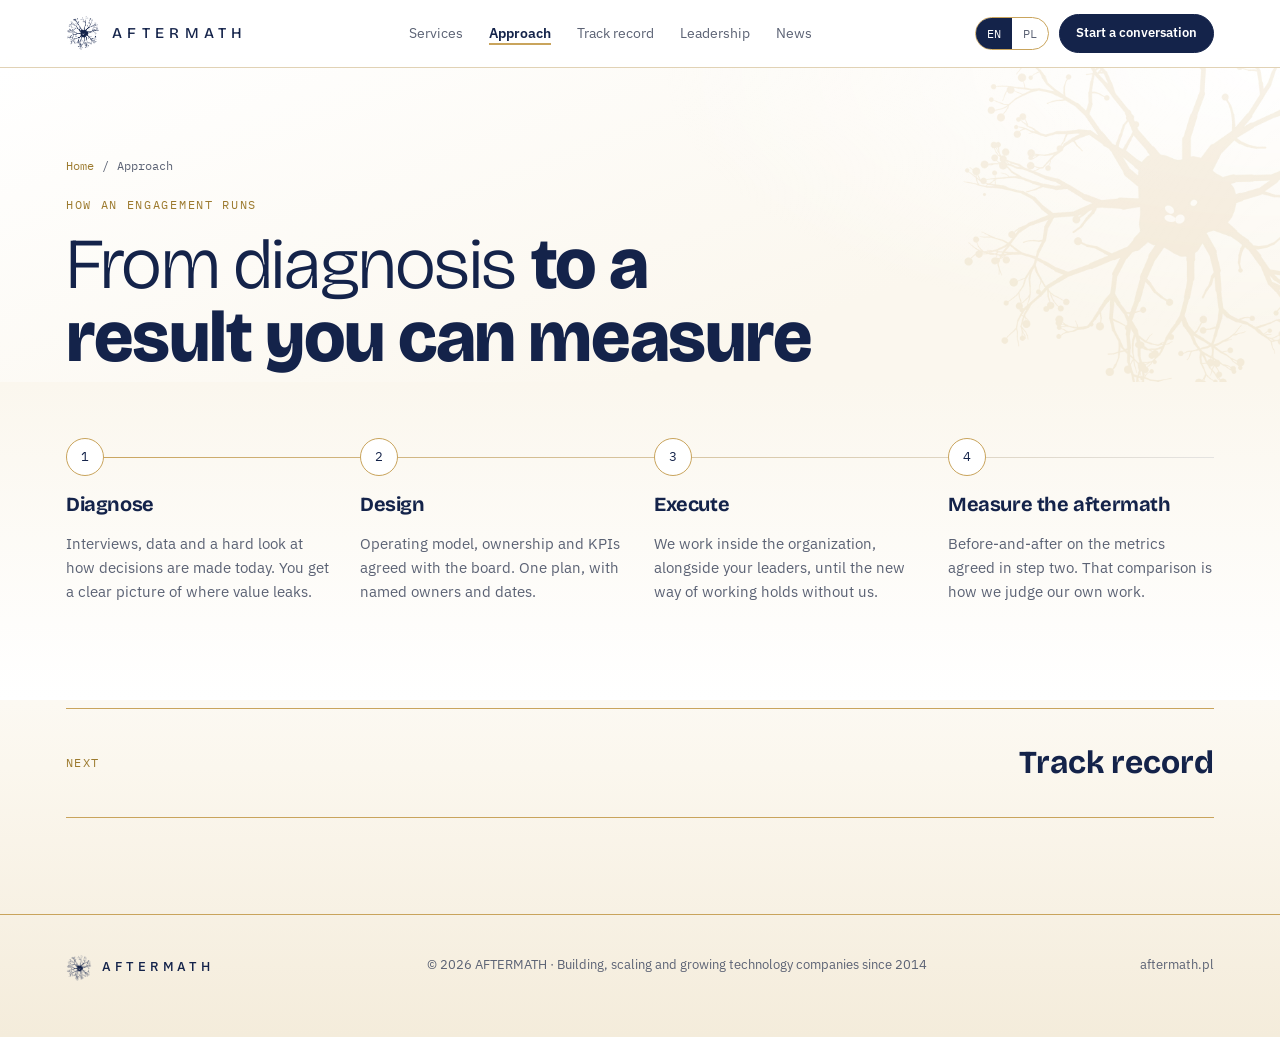
==== public/approach/index.html @ 1d28962b "Initial commit" ====
<!doctype html>
<html lang="en">
<head>
<meta charset="utf-8">
<meta name="viewport" content="width=device-width,initial-scale=1,viewport-fit=cover">
<title>Approach · AFTERMATH</title>
<meta name="description" content="How an AFTERMATH engagement runs: diagnose, design, execute and measure the aftermath.">
<link rel="canonical" href="https://aftermath.pl/approach/">
<meta name="theme-color" content="#FBF7EE">
<link rel="icon" href="../favicon-64.png" type="image/png">
<link rel="apple-touch-icon" href="../apple-touch-icon.png">
<meta property="og:type" content="website">
<meta property="og:url" content="https://aftermath.pl/approach/">
<meta property="og:title" content="Approach · AFTERMATH">
<meta property="og:description" content="How an AFTERMATH engagement runs: diagnose, design, execute and measure the aftermath.">
<meta property="og:image" content="https://aftermath.pl/og-image.jpg">
<meta property="og:image:width" content="1200"><meta property="og:image:height" content="630">
<meta name="twitter:card" content="summary_large_image">
<link rel="preconnect" href="https://fonts.googleapis.com">
<link rel="preconnect" href="https://fonts.gstatic.com" crossorigin>
<link rel="stylesheet" href="https://fonts.googleapis.com/css2?family=Bricolage+Grotesque:opsz,wght@12..96,300;12..96,500;12..96,700;12..96,800&family=IBM+Plex+Sans:wght@400;500;600&family=IBM+Plex+Mono:wght@400;500&display=swap">
<script type="application/ld+json">{"@context":"https://schema.org","@type":"ProfessionalService","name":"AFTERMATH","url":"https://aftermath.pl/","foundingDate":"2014","description":"AFTERMATH builds, scales and grows technology companies. Management as a Service, IT and product consulting, negotiations and leadership training.","founder":{"@type":"Person","name":"Adam Bugaj","sameAs":"https://www.linkedin.com/in/adambugaj"},"areaServed":["Europe","Middle East","Asia-Pacific","North America"]}</script>
<link rel="stylesheet" href="../assets/site.css">
</head>
<body data-base="../">
<header class="nav">
  <div class="wrap">
    <a class="logo" href="../" aria-label="AFTERMATH home"><img src="../img/znak-granat-128.png" alt="" width="34" height="34">AFTERMATH</a>
    <nav class="links" aria-label="Main">
      <a href="../services/" data-i18n="nav.services">Services</a>
      <a href="../approach/" data-i18n="nav.approach" class="on" aria-current="page">Approach</a>
      <a href="../track-record/" data-i18n="nav.record">Track record</a>
      <a href="../leadership/" data-i18n="nav.leader">Leadership</a>
      <a href="../news/" data-i18n="nav.news">News</a>
      <a class="m-only" href="../contact/" data-i18n="nav.contact">Contact</a>
    </nav>
    <div class="tools">
      <div class="lang" role="group" aria-label="Language">
        <button type="button" data-lang="en" aria-pressed="true">EN</button>
        <button type="button" data-lang="pl" aria-pressed="false">PL</button>
      </div>
      <a class="btn solid sm" href="../contact/" data-i18n="nav.cta">Start a conversation</a>
      <button class="menu-btn" type="button" aria-expanded="false" data-i18n="nav.menu">Menu</button>
    </div>
  </div>
</header>
<main>
  <section class="page-head">
    <div class="wrap">
      <div class="sec-head">
        <p class="crumbs"><a href="../" data-i18n="crumb.home">Home</a><span>/</span><span data-i18n="nav.approach">Approach</span></p>
        <p class="eyebrow" data-i18n="app.eyebrow">How an engagement runs</p>
        <h1 data-i18n="app.h2">From diagnosis <b>to a result you can measure</b></h1>
      </div>
    </div>
  </section>
  <div class="page-body"><section id="approach" class="alt">
    <div class="wrap">
            <div class="steps">
        <div class="step"><span class="n">1</span><h3 data-i18n="app.1.h">Diagnose</h3><p data-i18n="app.1.p">Interviews, data and a hard look at how decisions are made today. You get a clear picture of where value leaks.</p></div>
        <div class="step"><span class="n">2</span><h3 data-i18n="app.2.h">Design</h3><p data-i18n="app.2.p">Operating model, ownership and KPIs agreed with the board. One plan, with named owners and dates.</p></div>
        <div class="step"><span class="n">3</span><h3 data-i18n="app.3.h">Execute</h3><p data-i18n="app.3.p">We work inside the organization, alongside your leaders, until the new way of working holds without us.</p></div>
        <div class="step"><span class="n">4</span><h3 data-i18n="app.4.h">Measure the aftermath</h3><p data-i18n="app.4.p">Before-and-after on the metrics agreed in step two. That comparison is how we judge our own work.</p></div>
      </div>
    </div>
  </section></div>
  <div class="wrap"><div class="next"><span data-i18n="next.l">Next</span><a href="../track-record/" data-i18n="nav.record">Track record →</a></div></div>
</main>
<footer>
  <div class="wrap">
    <span class="f-logo"><img src="../img/znak-granat-128.png" alt="" width="26" height="26">AFTERMATH</span>
    <span>© <span id="yr">2026</span> AFTERMATH · <span data-i18n="ft.tag">Building, scaling and growing technology companies since 2014</span></span>
    <span>aftermath.pl</span>
  </div>
</footer>
<div class="toast" id="toast" role="status" aria-live="polite"></div>
<script src="../assets/site.js"></script>
</body>
</html>
---- public/assets/site.css ----
/* Layout: ivory & white editorial site with navy and gold accents. Hero = thesis + "aftermath ledger"; then services, engagement, record, leader, principles, news, contact. */
:root{
  --ivory:#FBF7EE; --ivory-2:#F4ECDB; --white:#FFFFFF;
  --navy:#14234A; --navy-2:#1E3263;
  --bg:#FBF7EE; --bg-2:#F4ECDB; --panel:#FFFFFF;
  --line:rgba(176,138,62,.38); --line-soft:rgba(20,35,74,.10);
  --fg:#14234A; --muted:#5B6274; --gold:#9C7A2E; --gold-2:#C9A45C; --gold-ink:#FFFFFF; --up:#2E7D57;
  --f-display:"Bricolage Grotesque","Avenir Next","Segoe UI",system-ui,sans-serif;
  --f-body:"IBM Plex Sans","Helvetica Neue",Arial,sans-serif;
  --f-mono:"IBM Plex Mono",ui-monospace,"SFMono-Regular",Menlo,monospace;
  --maxw:1180px;
  color-scheme:light;
}

*{box-sizing:border-box}
html{scroll-behavior:smooth}
@media (prefers-reduced-motion: reduce){html{scroll-behavior:auto}*{animation:none!important;transition:none!important}}
body{background:var(--bg);color:var(--fg);font-family:var(--f-body);font-size:16px;line-height:1.6;-webkit-font-smoothing:antialiased}
body::before{content:"";position:fixed;inset:0 0 auto;height:env(safe-area-inset-top,0px);z-index:60;background:var(--bg)}
a{color:inherit}
.wrap{max-width:var(--maxw);margin:0 auto;padding-left:max(16px,env(safe-area-inset-left,0px));padding-right:max(16px,env(safe-area-inset-right,0px))}
h1,h2,h3{font-family:var(--f-display);text-wrap:balance;margin:0;letter-spacing:-.02em}
p{margin:0}
.eyebrow{font-family:var(--f-mono);font-size:12px;letter-spacing:.14em;text-transform:uppercase;color:var(--gold)}
.lede{color:var(--muted);max-width:62ch;font-size:17px}
section{padding-block:96px}
.sec-head{display:grid;gap:14px;margin-bottom:48px;max-width:760px}
.sec-head h2{font-size:clamp(32px,4.4vw,52px);font-weight:300;line-height:1.05}
.sec-head h2 b{font-weight:800}
:focus-visible{outline:2px solid var(--gold);outline-offset:3px;border-radius:4px}

/* nav */
.nav{position:sticky;top:env(safe-area-inset-top,0px);z-index:50;background:color-mix(in srgb,var(--bg) 86%,transparent);backdrop-filter:blur(12px);border-bottom:1px solid var(--line-soft)}
.nav .wrap{display:flex;align-items:center;justify-content:space-between;gap:16px;padding-block:14px}
.logo{font-family:var(--f-display);font-weight:800;letter-spacing:.18em;font-size:17px;text-decoration:none;display:flex;align-items:center;gap:10px}
.links{display:flex;gap:26px;font-size:14px}
.links a{text-decoration:none;color:var(--muted);transition:color .2s}
.links a:hover,.links a.on{color:var(--fg)}
.tools{display:flex;gap:10px;align-items:center}
.lang{display:flex;border:1px solid var(--line);border-radius:999px;overflow:hidden;font-family:var(--f-mono);font-size:12px}
.lang button{background:none;border:0;color:var(--muted);padding:6px 11px;cursor:pointer;font:inherit}
.lang button[aria-pressed="true"]{background:var(--gold);color:var(--gold-ink)}
.btn{display:inline-flex;align-items:center;gap:10px;font-weight:600;font-size:15px;text-decoration:none;padding:13px 22px;border-radius:999px;border:1px solid var(--gold);cursor:pointer;transition:transform .2s,background .2s,color .2s}
.btn.solid{background:var(--gold);color:var(--gold-ink)}
.btn.ghost{background:transparent;color:var(--fg);border-color:var(--line)}
.btn:hover{transform:translateY(-1px)}
.btn.sm{padding:8px 16px;font-size:13px}
@media (max-width:900px){.links{display:none}.nav .btn.sm{display:none}}

/* hero */
.hero{padding-block:84px 72px;position:relative;overflow:hidden}
.hero::before{content:"";position:absolute;inset:-20% -10% auto auto;width:720px;height:720px;background:radial-gradient(closest-side,color-mix(in srgb,var(--gold) 16%,transparent),transparent);pointer-events:none}
.hero-grid{display:grid;grid-template-columns:1.25fr .95fr;gap:56px;align-items:end;position:relative}
.hero h1{font-size:clamp(44px,7vw,96px);line-height:.96;font-weight:300;margin-top:22px}
.hero h1 b{font-weight:800;display:block}
.hero h1 em{font-style:normal;color:var(--gold)}
.hero .lede{margin-top:28px}
.cta-row{display:flex;flex-wrap:wrap;gap:12px;margin-top:34px}
.ledger{background:var(--panel);border:1px solid var(--line);border-radius:18px;padding:24px 24px 18px;min-width:0}
.ledger-h{display:flex;justify-content:space-between;align-items:baseline;gap:12px;border-bottom:1px solid var(--line-soft);padding-bottom:12px;margin-bottom:6px}
.ledger-h span:last-child{font-family:var(--f-mono);font-size:11px;color:var(--muted)}
.row{display:grid;grid-template-columns:1fr auto;gap:4px 14px;padding:13px 0;border-bottom:1px dashed var(--line-soft)}
.row:last-of-type{border-bottom:0}
.row .k{font-size:14px;color:var(--muted)}
.row .v{font-family:var(--f-mono);font-variant-numeric:tabular-nums;font-size:15px;text-align:right;white-space:nowrap}
.row .v s{color:var(--muted);text-decoration:none}
.row .v b{color:var(--up);font-weight:500}
.row .src{grid-column:1/-1;font-family:var(--f-mono);font-size:11px;color:var(--muted);opacity:.75}
.ledger-f{font-size:12px;color:var(--muted);margin-top:10px}
@media (max-width:900px){.hero-grid{grid-template-columns:1fr}}

.stats{display:grid;grid-template-columns:repeat(4,1fr);border-top:1px solid var(--line);border-bottom:1px solid var(--line);margin-top:72px}
.stat{padding:26px 22px;border-left:1px solid var(--line-soft)}
.stat:first-child{border-left:0;padding-left:0}
.stat strong{font-family:var(--f-display);font-weight:800;font-size:clamp(30px,3.6vw,44px);display:block;line-height:1;font-variant-numeric:tabular-nums}
.stat strong sup{color:var(--gold);font-size:.5em;vertical-align:.7em}
.stat span{display:block;margin-top:10px;font-size:13px;color:var(--muted);max-width:22ch}
@media (max-width:720px){.stats{grid-template-columns:1fr 1fr}.stat{border-left:0;padding-left:0;border-top:1px solid var(--line-soft)}.stat:nth-child(-n+2){border-top:0}}

/* services */
.svc-grid{display:grid;grid-template-columns:repeat(3,1fr);gap:1px;background:var(--line-soft);border:1px solid var(--line-soft);border-radius:18px;overflow:hidden}
.svc{background:var(--bg);padding:32px 28px 30px;display:grid;gap:12px;align-content:start;min-width:0;transition:background .25s}
.svc:hover{background:var(--panel)}
.svc .tag{font-family:var(--f-mono);font-size:11px;color:var(--gold);letter-spacing:.1em;text-transform:uppercase}
.svc h3{font-size:22px;font-weight:700;line-height:1.15}
.svc p{color:var(--muted);font-size:15px}
.svc ul{margin:4px 0 0;padding:0;list-style:none;display:grid;gap:6px;font-size:14px}
.svc li{padding-left:16px;position:relative}
.svc li::before{content:"";position:absolute;left:0;top:.72em;width:8px;height:1px;background:var(--gold)}
.svc.feature{background:linear-gradient(160deg,color-mix(in srgb,var(--gold) 12%,var(--bg)),var(--bg) 70%)}
@media (max-width:960px){.svc-grid{grid-template-columns:1fr 1fr}}
@media (max-width:620px){.svc-grid{grid-template-columns:1fr}}

/* approach */
.alt{background:var(--bg-2)}
.steps{display:grid;grid-template-columns:repeat(4,1fr);gap:28px;counter-reset:s;position:relative}
.steps::before{content:"";position:absolute;left:0;right:0;top:19px;height:1px;background:linear-gradient(90deg,var(--gold),var(--line-soft))}
.step{position:relative;display:grid;gap:12px;min-width:0}
.step .n{width:38px;height:38px;border-radius:50%;background:var(--bg-2);border:1px solid var(--gold);display:grid;place-items:center;font-family:var(--f-mono);font-size:13px;color:var(--gold);position:relative}
.step h3{font-size:20px;font-weight:700}
.step p{color:var(--muted);font-size:15px}
@media (max-width:860px){.steps{grid-template-columns:1fr 1fr}.steps::before{display:none}}
@media (max-width:520px){.steps{grid-template-columns:1fr}}

/* record */
.results{display:grid;grid-template-columns:repeat(3,1fr);gap:18px}
.res{border:1px solid var(--line);border-radius:16px;padding:26px;display:grid;gap:8px;align-content:start;background:var(--panel)}
.res strong{font-family:var(--f-display);font-size:34px;font-weight:800;line-height:1;font-variant-numeric:tabular-nums}
.res span{color:var(--muted);font-size:14px}
.res small{font-family:var(--f-mono);font-size:11px;color:var(--gold);letter-spacing:.06em}
@media (max-width:860px){.results{grid-template-columns:1fr 1fr}}
@media (max-width:520px){.results{grid-template-columns:1fr}}
.clients{margin-top:64px;display:grid;grid-template-columns:260px 1fr;gap:40px}
.clients h3{font-size:22px;font-weight:500}
.clients p{color:var(--muted);font-size:14px;margin-top:10px}
.names{display:flex;flex-wrap:wrap;gap:10px 26px;font-family:var(--f-display);font-weight:500;font-size:clamp(17px,1.8vw,22px);color:var(--fg)}
.names span{opacity:.82}
.names span.more{color:var(--gold);opacity:1}
.regions{display:grid;grid-template-columns:repeat(4,1fr);gap:18px;margin-top:48px;border-top:1px solid var(--line-soft);padding-top:28px}
.regions div{display:grid;gap:4px}
.regions b{font-family:var(--f-display);font-size:18px}
.regions span{font-size:13px;color:var(--muted)}
@media (max-width:860px){.clients{grid-template-columns:1fr;gap:20px}.regions{grid-template-columns:1fr 1fr}}

/* leader */
.leader{display:grid;grid-template-columns:.8fr 1.2fr;gap:56px;align-items:start}
.portrait{background:#000;border-radius:20px;overflow:hidden;position:relative;border:1px solid var(--line)}
.portrait img{display:block;width:100%;height:auto;filter:grayscale(1) contrast(1.05)}
.portrait figcaption{position:absolute;left:0;right:0;bottom:0;padding:22px;background:linear-gradient(transparent,rgba(0,0,0,.85));color:#F2F3F7}
.portrait figcaption b{font-family:var(--f-display);font-size:24px;display:block}
.portrait figcaption span{font-size:13px;color:#C9CEDB}
.leader-body{display:grid;gap:22px;min-width:0}
.leader-body h2{font-size:clamp(30px,3.8vw,46px);font-weight:300;line-height:1.08}
.leader-body h2 b{font-weight:800}
.leader-body>p{color:var(--muted);max-width:62ch}
.timeline{list-style:none;margin:8px 0 0;padding:0;border-left:1px solid var(--line);display:grid;gap:0}
.timeline li{display:grid;grid-template-columns:118px 1fr;gap:16px;padding:12px 0 12px 20px;position:relative}
.timeline li::before{content:"";position:absolute;left:-4px;top:20px;width:7px;height:7px;border-radius:50%;background:var(--gold)}
.timeline .y{font-family:var(--f-mono);font-size:12px;color:var(--gold);padding-top:3px;font-variant-numeric:tabular-nums}
.timeline b{font-weight:600}
.timeline span{display:block;font-size:14px;color:var(--muted)}
.creds{display:flex;flex-wrap:wrap;gap:8px}
.chip{font-size:12px;font-family:var(--f-mono);border:1px solid var(--line);border-radius:999px;padding:5px 12px;color:var(--muted)}
@media (max-width:900px){.leader{grid-template-columns:1fr}.portrait{max-width:420px}}
@media (max-width:480px){.timeline li{grid-template-columns:1fr;gap:2px}}

/* principles */
.princ{display:grid;grid-template-columns:repeat(3,1fr);gap:40px}
.princ div{display:grid;gap:12px;border-top:2px solid var(--gold);padding-top:22px}
.princ h3{font-size:21px;font-weight:700;line-height:1.2}
.princ p{color:var(--muted);font-size:15px}
@media (max-width:860px){.princ{grid-template-columns:1fr}}

/* news */
.news-grid{display:grid;grid-template-columns:repeat(3,1fr);gap:20px}
.post{background:var(--panel);border:1px solid var(--line-soft);border-radius:16px;padding:24px;display:grid;gap:12px;align-content:start;text-decoration:none;transition:border-color .2s,transform .2s;min-width:0}
.post:hover{border-color:var(--gold);transform:translateY(-2px)}
.post .meta{display:flex;flex-wrap:wrap;gap:8px;align-items:center;font-family:var(--f-mono);font-size:11px;color:var(--muted);letter-spacing:.05em}
.badge{background:color-mix(in srgb,var(--gold) 18%,transparent);color:var(--gold);padding:2px 8px;border-radius:999px;text-transform:uppercase}
.post h3{font-size:20px;font-weight:700;line-height:1.2}
.post p{color:var(--muted);font-size:14px}
.post .more{font-size:14px;color:var(--gold);font-weight:600}
@media (max-width:900px){.news-grid{grid-template-columns:1fr}}
.head-row{display:flex;justify-content:space-between;align-items:end;gap:20px;flex-wrap:wrap;margin-bottom:40px}
.head-row .sec-head{margin-bottom:0}

/* news view */
.view-news{padding-block:72px 40px}
.article{display:grid;grid-template-columns:200px 1fr;gap:40px;padding-block:44px;border-top:1px solid var(--line-soft)}
.article aside{display:grid;gap:10px;align-content:start;font-family:var(--f-mono);font-size:12px;color:var(--muted)}
.article h2{font-size:clamp(26px,3vw,36px);font-weight:700;line-height:1.12}
.article .body{display:grid;gap:16px;max-width:66ch;min-width:0}
.article .body p{color:var(--muted)}
.article .body p:first-of-type{color:var(--fg);font-size:18px}
.note{border:1px dashed var(--line);border-radius:12px;padding:14px 18px;font-size:14px;color:var(--muted);margin-top:24px}
@media (max-width:760px){.article{grid-template-columns:1fr;gap:14px}}

/* contact */
.contact{border:1px solid var(--line);border-radius:24px;padding:clamp(28px,5vw,64px);display:grid;grid-template-columns:1.1fr .9fr;gap:40px;align-items:center;background:radial-gradient(120% 140% at 100% 0%,color-mix(in srgb,var(--gold) 14%,transparent),transparent 60%),var(--panel)}
.contact h2{font-size:clamp(34px,5vw,60px);font-weight:300;line-height:1}
.contact h2 b{font-weight:800;display:block}
.contact .lede{margin-top:18px}
.cards{display:grid;gap:10px}
.c-item{display:grid;grid-template-columns:90px 1fr auto;gap:12px;align-items:center;border-bottom:1px solid var(--line-soft);padding:12px 0}
.c-item:last-child{border-bottom:0}
.c-item .l{font-family:var(--f-mono);font-size:11px;color:var(--gold);letter-spacing:.12em;text-transform:uppercase}
.c-item .val{font-size:15px;word-break:break-all;user-select:all;min-width:0}
.copy{background:none;border:1px solid var(--line);color:var(--muted);border-radius:8px;padding:5px 10px;font:12px var(--f-mono);cursor:pointer}
.copy:hover{color:var(--fg);border-color:var(--gold)}
@media (max-width:860px){.contact{grid-template-columns:1fr}}
@media (max-width:420px){.c-item{grid-template-columns:1fr auto}.c-item .l{grid-column:1/-1}}

footer{padding-block:40px 56px;border-top:1px solid var(--line-soft);margin-top:96px}
footer .wrap{display:flex;justify-content:space-between;gap:20px;flex-wrap:wrap;font-size:13px;color:var(--muted)}
.toast{position:fixed;left:50%;bottom:calc(24px + env(safe-area-inset-bottom,0px));transform:translateX(-50%);background:var(--fg);color:var(--bg);padding:10px 18px;border-radius:999px;font-size:14px;opacity:0;pointer-events:none;transition:opacity .2s;z-index:70}
.toast.show{opacity:1}

/* load moment */
@keyframes rise{from{transform:translateY(14px);opacity:.001}to{transform:none;opacity:1}}
.hero h1,.hero .lede,.cta-row,.ledger{animation:rise .8s cubic-bezier(.2,.7,.2,1) both}
.hero .lede{animation-delay:.08s}.cta-row{animation-delay:.14s}.ledger{animation-delay:.22s}

/* ===== ivory · white · navy · gold ===== */
html,body{margin:0;padding:0}
body{background:linear-gradient(180deg,#FFFFFF 0%,var(--ivory) 22%,#FFFFFF 48%,var(--ivory) 74%,var(--ivory-2) 100%)}
.nav{background:color-mix(in srgb,#FFFFFF 82%,transparent);border-bottom-color:var(--line)}
.logo{color:var(--navy)}
.hero{background:radial-gradient(90% 120% at 100% 0%,#FFFFFF 0%,transparent 55%),linear-gradient(160deg,#FFFFFF 0%,var(--ivory) 55%,var(--ivory-2) 100%)}
.hero::before{background:radial-gradient(closest-side,rgba(201,164,92,.22),transparent)}
.hero h1 em{color:var(--gold)}
.btn.solid{background:var(--navy);border-color:var(--navy);color:#fff}
.btn.solid:hover{background:var(--navy-2)}
.btn.ghost{border-color:var(--gold-2);color:var(--navy)}
.lang{border-color:var(--gold-2)}
.lang button[aria-pressed="true"]{background:var(--navy);color:#fff}
.ledger{background:linear-gradient(165deg,var(--navy) 0%,var(--navy-2) 100%);border-color:var(--navy);color:#F3EEDF;box-shadow:0 24px 60px -30px rgba(20,35,74,.55)}
.ledger .eyebrow{color:var(--gold-2)}
.ledger .row .k,.ledger .ledger-h span:last-child,.ledger .row .src,.ledger .ledger-f,.ledger .row .v s{color:#B9C0D3}
.ledger .row .v b{color:#E6C887}
.ledger .row,.ledger .ledger-h{border-color:rgba(255,255,255,.14)}
.stats{border-color:var(--gold-2)}
.stat strong{color:var(--navy)}
.stat strong sup{color:var(--gold-2)}
.svc-grid{background:var(--line-soft);box-shadow:0 20px 50px -35px rgba(20,35,74,.35)}
.svc{background:linear-gradient(180deg,#FFFFFF,var(--ivory))}
.svc:hover{background:#FFFFFF}
.svc.feature{background:linear-gradient(160deg,var(--navy) 0%,var(--navy-2) 100%);color:#F3EEDF}
.svc.feature p,.svc.feature li{color:#C9CFDE}
.svc.feature .tag{color:var(--gold-2)}
.svc.feature li::before{background:var(--gold-2)}
.alt{background:linear-gradient(180deg,var(--ivory) 0%,#FFFFFF 100%)}
.steps::before{background:linear-gradient(90deg,var(--gold-2),var(--line-soft))}
.step .n{background:#FFFFFF;border-color:var(--gold-2);color:var(--navy)}
.res{background:linear-gradient(180deg,#FFFFFF,var(--ivory));border-color:var(--line)}
.res strong{color:var(--navy)}
.names{color:var(--navy)}
.portrait{border-color:var(--gold-2)}
.timeline{border-left-color:var(--gold-2)}
.timeline li::before{background:var(--gold-2)}
.princ div{border-top-color:var(--gold-2)}
.post{background:linear-gradient(180deg,#FFFFFF,var(--ivory))}
.post:hover{border-color:var(--gold-2)}
.contact{background:radial-gradient(120% 140% at 100% 0%,rgba(201,164,92,.28),transparent 55%),linear-gradient(160deg,var(--navy) 0%,var(--navy-2) 100%);border-color:var(--navy);color:#F3EEDF}
.contact .eyebrow,.contact .c-item .l{color:var(--gold-2)}
.contact .lede{color:#C9CFDE}
.contact .c-item{border-color:rgba(255,255,255,.14)}
.contact .copy{color:#C9CFDE;border-color:rgba(201,164,92,.5)}
.contact .copy:hover{color:#fff;border-color:var(--gold-2)}
footer{border-top-color:var(--gold-2)}
:focus-visible{outline-color:var(--gold)}

/* ===== logo ===== */
.logo{gap:12px;font-weight:500;letter-spacing:.34em;font-size:15px;color:var(--navy)}
.logo img{width:34px;height:34px;display:block}
footer .f-logo{display:flex;align-items:center;gap:10px;letter-spacing:.3em;color:var(--navy);font-weight:500}
footer .f-logo img{width:26px;height:26px}
.hero{position:relative;overflow:hidden}
.hero::after{content:"";position:absolute;right:-160px;top:-120px;width:720px;height:720px;background:url(../img/znak-zloty.png) center/contain no-repeat;opacity:.16;pointer-events:none}
.hero .wrap{position:relative;z-index:1}
.contact{position:relative;overflow:hidden}
.contact::after{content:"";position:absolute;right:-90px;bottom:-110px;width:380px;height:380px;background:url(../img/znak-kosc.png) center/contain no-repeat;opacity:.08;pointer-events:none}
.contact>*{position:relative;z-index:1}
/* ===== subpages ===== */
.page-head{position:relative;overflow:hidden;padding-block:88px 8px;background:radial-gradient(80% 140% at 100% 0%,#FFFFFF 0%,transparent 60%),linear-gradient(160deg,#FFFFFF 0%,var(--ivory) 70%)}
.page-head::after{content:"";position:absolute;right:-110px;top:-90px;width:440px;height:440px;background:url(../img/znak-zloty.png) center/contain no-repeat;opacity:.14;pointer-events:none}
.page-head .wrap{position:relative;z-index:1}
.page-head .sec-head{margin-bottom:0}
.page-head h1{font-size:clamp(38px,5.6vw,72px);font-weight:300;line-height:1.02}
.page-head h1 b{font-weight:800}
.crumbs{font-family:var(--f-mono);font-size:12px;color:var(--muted);display:flex;gap:8px;margin-bottom:6px}
.crumbs a{color:var(--gold);text-decoration:none}
.page-body section:first-child{padding-top:56px}
.page-body .sec-head.hidden-head{display:none}
.next{display:flex;justify-content:space-between;align-items:center;gap:20px;flex-wrap:wrap;border-top:1px solid var(--gold-2);border-bottom:1px solid var(--gold-2);padding:28px 0;margin-top:8px}
.next span{font-family:var(--f-mono);font-size:12px;letter-spacing:.12em;text-transform:uppercase;color:var(--gold)}
.next a{font-family:var(--f-display);font-size:clamp(22px,3vw,32px);font-weight:700;color:var(--navy);text-decoration:none}
.next a:hover{color:var(--gold)}
/* home: explore grid */
.explore{display:grid;grid-template-columns:repeat(3,1fr);gap:18px}
.tile{display:grid;gap:10px;align-content:start;padding:26px;border:1px solid var(--line);border-radius:16px;background:linear-gradient(180deg,#FFFFFF,var(--ivory));text-decoration:none;color:inherit;transition:transform .2s,border-color .2s,box-shadow .2s;min-width:0}
.tile:hover{transform:translateY(-2px);border-color:var(--gold-2);box-shadow:0 18px 40px -28px rgba(20,35,74,.45)}
.tile small{font-family:var(--f-mono);font-size:11px;letter-spacing:.12em;color:var(--gold)}
.tile h3{font-size:22px;font-weight:700;color:var(--navy)}
.tile p{color:var(--muted);font-size:15px}
.tile .go{color:var(--navy);font-weight:600;font-size:14px}
.tile.dark{background:linear-gradient(160deg,var(--navy),var(--navy-2));border-color:var(--navy);color:#F3EEDF}
.tile.dark h3,.tile.dark .go{color:#FFFFFF}.tile.dark p{color:#C9CFDE}.tile.dark small{color:var(--gold-2)}
@media (max-width:900px){.explore{grid-template-columns:1fr 1fr}}
@media (max-width:560px){.explore{grid-template-columns:1fr}}
/* nav active + mobile menu */
.links a.on{color:var(--navy);font-weight:600;box-shadow:inset 0 -2px 0 var(--gold-2)}
.menu-btn{display:none;background:none;border:1px solid var(--gold-2);border-radius:999px;padding:7px 14px;font:600 13px var(--f-body);color:var(--navy);cursor:pointer}
@media (max-width:900px){
  .menu-btn{display:inline-flex}
  .links{display:none;position:absolute;left:0;right:0;top:100%;background:#FFFFFF;border-bottom:1px solid var(--gold-2);flex-direction:column;gap:0;padding:8px 16px 16px;box-shadow:0 20px 40px -30px rgba(20,35,74,.5)}
  .links.open{display:flex}
  .links a{padding:12px 0;border-bottom:1px solid var(--line-soft);font-size:16px}
  .links a.on{box-shadow:none}
  .nav .wrap{position:relative}
}
.article{scroll-margin-top:90px}
.links a.m-only{display:none}
@media (max-width:900px){.links a.m-only{display:block;color:var(--navy);font-weight:600}}
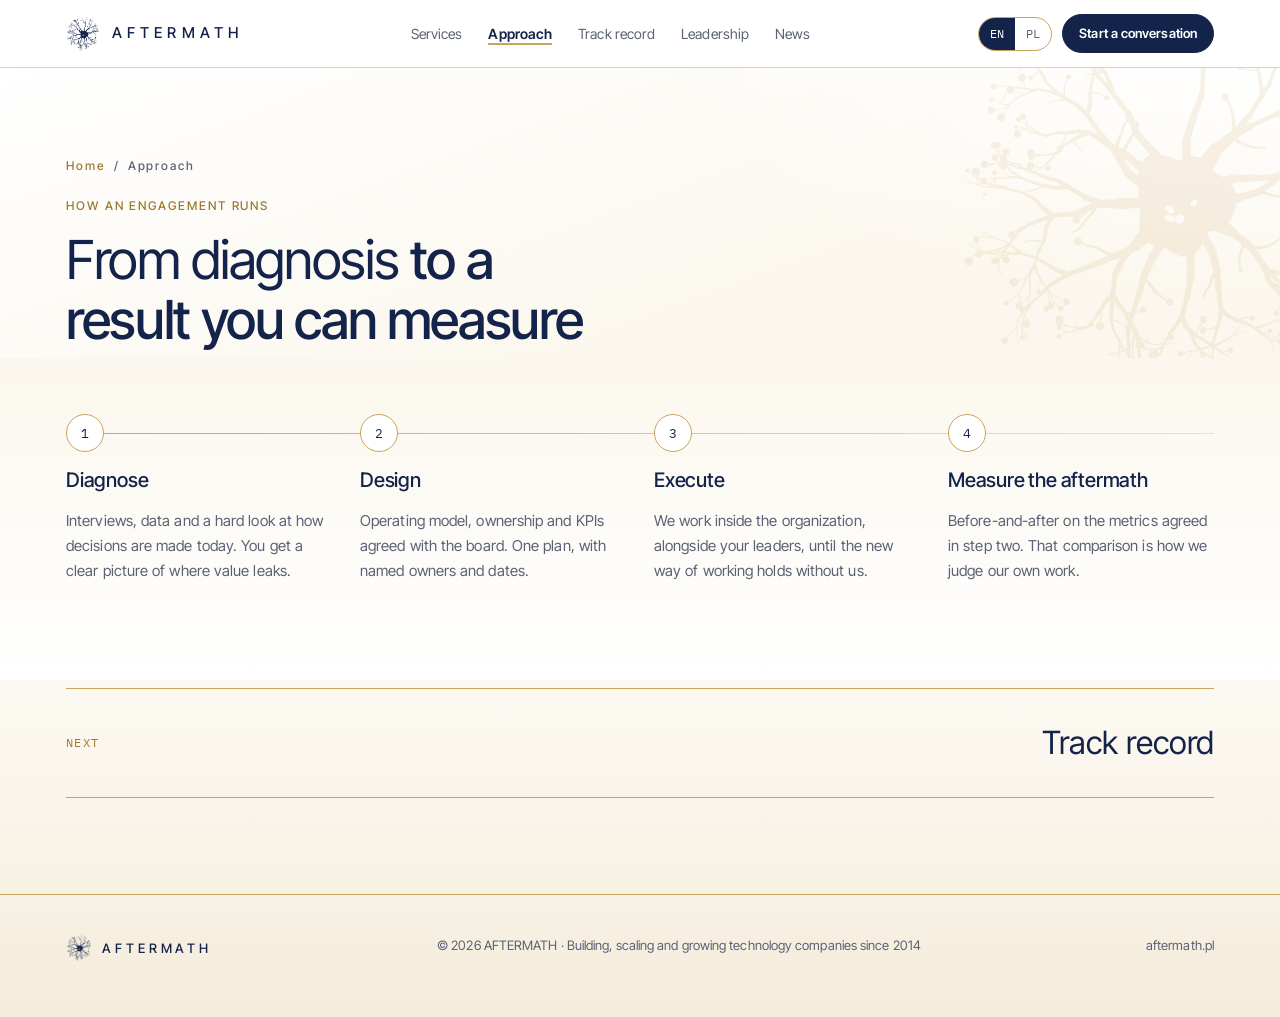
==== commit 4d01b681: "Podstrony i typografia Inter Tight" ====
--- a/public/approach/index.html
+++ b/public/approach/index.html
@@ -18,7 +18,7 @@
 <meta name="twitter:card" content="summary_large_image">
 <link rel="preconnect" href="https://fonts.googleapis.com">
 <link rel="preconnect" href="https://fonts.gstatic.com" crossorigin>
-<link rel="stylesheet" href="https://fonts.googleapis.com/css2?family=Bricolage+Grotesque:opsz,wght@12..96,300;12..96,500;12..96,700;12..96,800&family=IBM+Plex+Sans:wght@400;500;600&family=IBM+Plex+Mono:wght@400;500&display=swap">
+<link rel="stylesheet" href="https://fonts.googleapis.com/css2?family=Inter+Tight:wght@400;500;600&family=IBM+Plex+Mono:wght@400;500&display=swap">
 <script type="application/ld+json">{"@context":"https://schema.org","@type":"ProfessionalService","name":"AFTERMATH","url":"https://aftermath.pl/","foundingDate":"2014","description":"AFTERMATH builds, scales and grows technology companies. Management as a Service, IT and product consulting, negotiations and leadership training.","founder":{"@type":"Person","name":"Adam Bugaj","sameAs":"https://www.linkedin.com/in/adambugaj"},"areaServed":["Europe","Middle East","Asia-Pacific","North America"]}</script>
 <link rel="stylesheet" href="../assets/site.css">
 </head>
--- a/public/assets/site.css
+++ b/public/assets/site.css
@@ -302,3 +302,22 @@
 .article{scroll-margin-top:90px}
 .links a.m-only{display:none}
 @media (max-width:900px){.links a.m-only{display:block;color:var(--navy);font-weight:600}}
+
+/* ===== typography: Inter Tight, regular weights, no heavy display ===== */
+:root{--f-display:"Inter Tight","Helvetica Neue",Arial,system-ui,sans-serif;--f-body:"Inter Tight","Helvetica Neue",Arial,system-ui,sans-serif}
+body{font-size:17px;line-height:1.65;letter-spacing:.005em}
+h1,h2{letter-spacing:-.025em}
+h3{letter-spacing:-.01em}
+.hero h1{font-size:clamp(36px,4.8vw,66px);line-height:1.12;font-weight:400}
+.hero h1 b{font-weight:500}
+.hero h1 em{font-style:normal}
+.sec-head h2,.leader-body h2,.contact h2{font-size:clamp(28px,3.4vw,46px);line-height:1.15;font-weight:400}
+.sec-head h2 b,.leader-body h2 b,.contact h2 b,.page-head h1 b{font-weight:500}
+.page-head h1{font-size:clamp(32px,4.2vw,58px);line-height:1.12;font-weight:400}
+.contact h2 b{display:inline}
+.stat strong{font-weight:400;font-size:clamp(30px,3.4vw,42px)}
+.res strong{font-weight:400}
+.svc h3,.step h3,.princ h3,.post h3,.tile h3,.article h2{font-weight:500}
+.next a{font-weight:400}
+.eyebrow,.svc .tag,.tile small,.res small,.crumbs{font-family:var(--f-body);font-weight:500;letter-spacing:.16em}
+.lede{font-size:18px}
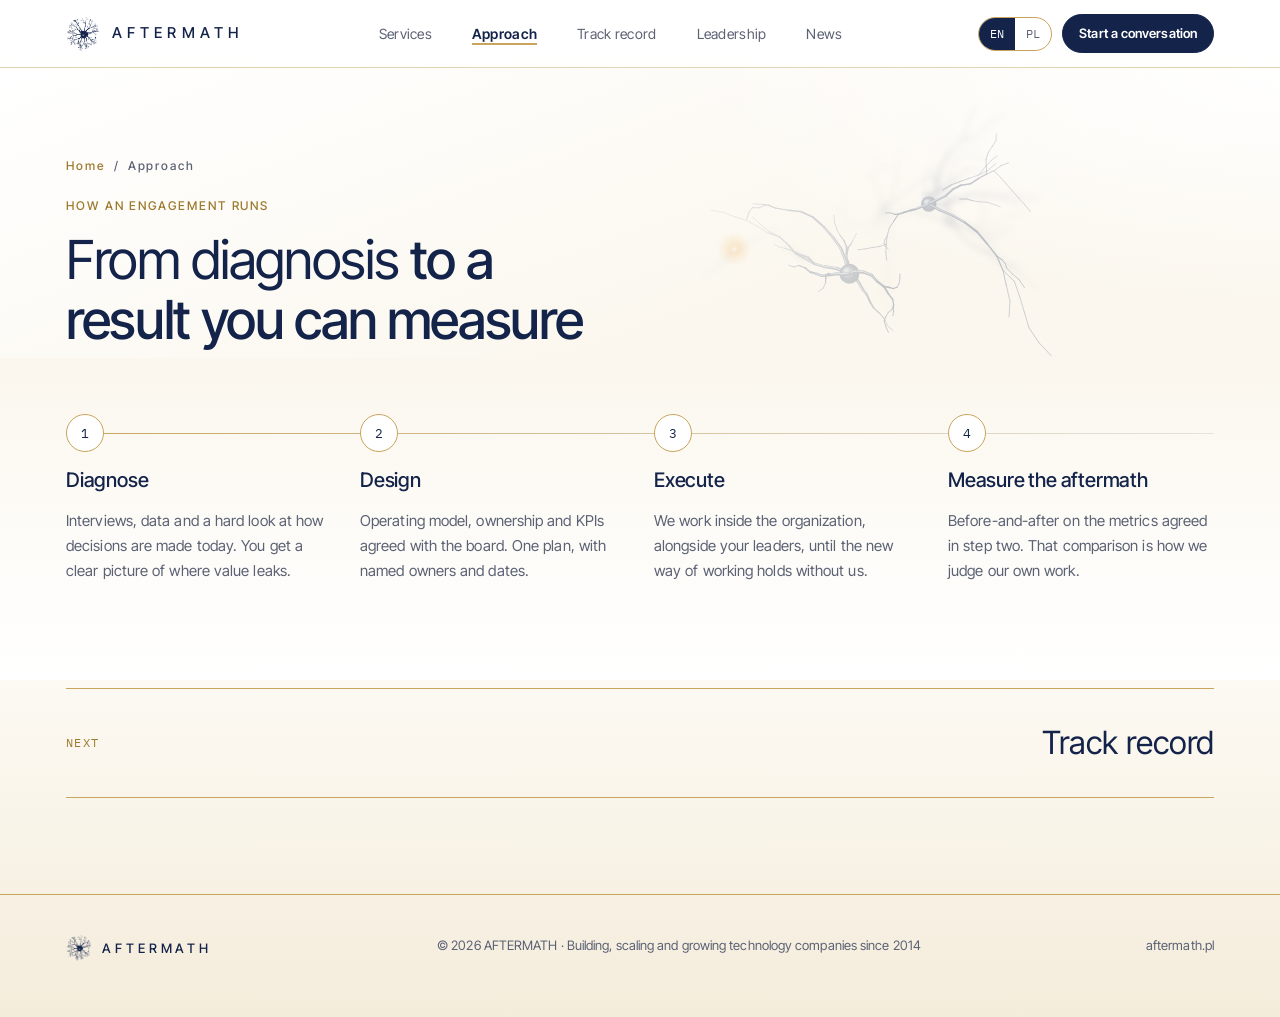
==== commit 786a3221: "Ruchomy obraz" ====
--- a/public/approach/index.html
+++ b/public/approach/index.html
@@ -74,6 +74,7 @@
   </div>
 </footer>
 <div class="toast" id="toast" role="status" aria-live="polite"></div>
+<script src="../assets/neuron.js"></script>
 <script src="../assets/site.js"></script>
 </body>
 </html>
--- a/public/assets/site.css
+++ b/public/assets/site.css
@@ -321,3 +321,31 @@
 .next a{font-weight:400}
 .eyebrow,.svc .tag,.tile small,.res small,.crumbs{font-family:var(--f-body);font-weight:500;letter-spacing:.16em}
 .lede{font-size:18px}
+
+/* ===== nav spacing + living logo mark ===== */
+.links{gap:40px}
+.links a{letter-spacing:.02em}
+@media (max-width:1180px){.links{gap:28px}}
+.logo{perspective:240px}
+.logo img{transform-origin:50% 50%;animation:mark-sway 10s ease-in-out infinite;will-change:transform}
+.logo:hover img{animation-duration:4s}
+@keyframes mark-sway{
+  0%,100%{transform:rotateX(0deg) rotateY(0deg) rotateZ(0deg)}
+  25%{transform:rotateX(16deg) rotateY(-20deg) rotateZ(4deg)}
+  50%{transform:rotateX(-10deg) rotateY(14deg) rotateZ(-3deg)}
+  75%{transform:rotateX(8deg) rotateY(22deg) rotateZ(2deg)}
+}
+.hero::after,.page-head::after{animation:mark-drift 48s ease-in-out infinite;will-change:transform}
+@keyframes mark-drift{
+  0%,100%{transform:rotate(0deg) translate(0,0) scale(1)}
+  33%{transform:rotate(7deg) translate(-14px,10px) scale(1.02)}
+  66%{transform:rotate(-5deg) translate(10px,-8px) scale(.99)}
+}
+
+/* ===== neural network background (logo stays static) ===== */
+.logo img{animation:none!important}
+.hero.has-neuron::after,.page-head.has-neuron::after{content:none;display:none}
+canvas.neuron-net{position:absolute;pointer-events:none;z-index:0;top:0;right:0;height:100%}
+canvas.net-hero{width:62%;-webkit-mask-image:linear-gradient(to left,#000 50%,transparent 100%);mask-image:linear-gradient(to left,#000 50%,transparent 100%);opacity:.6}
+canvas.net-page{width:60%;-webkit-mask-image:linear-gradient(to left,#000 45%,transparent 100%);mask-image:linear-gradient(to left,#000 45%,transparent 100%);opacity:.5}
+@media (max-width:900px){canvas.net-hero,canvas.net-page{width:100%;opacity:.35}}
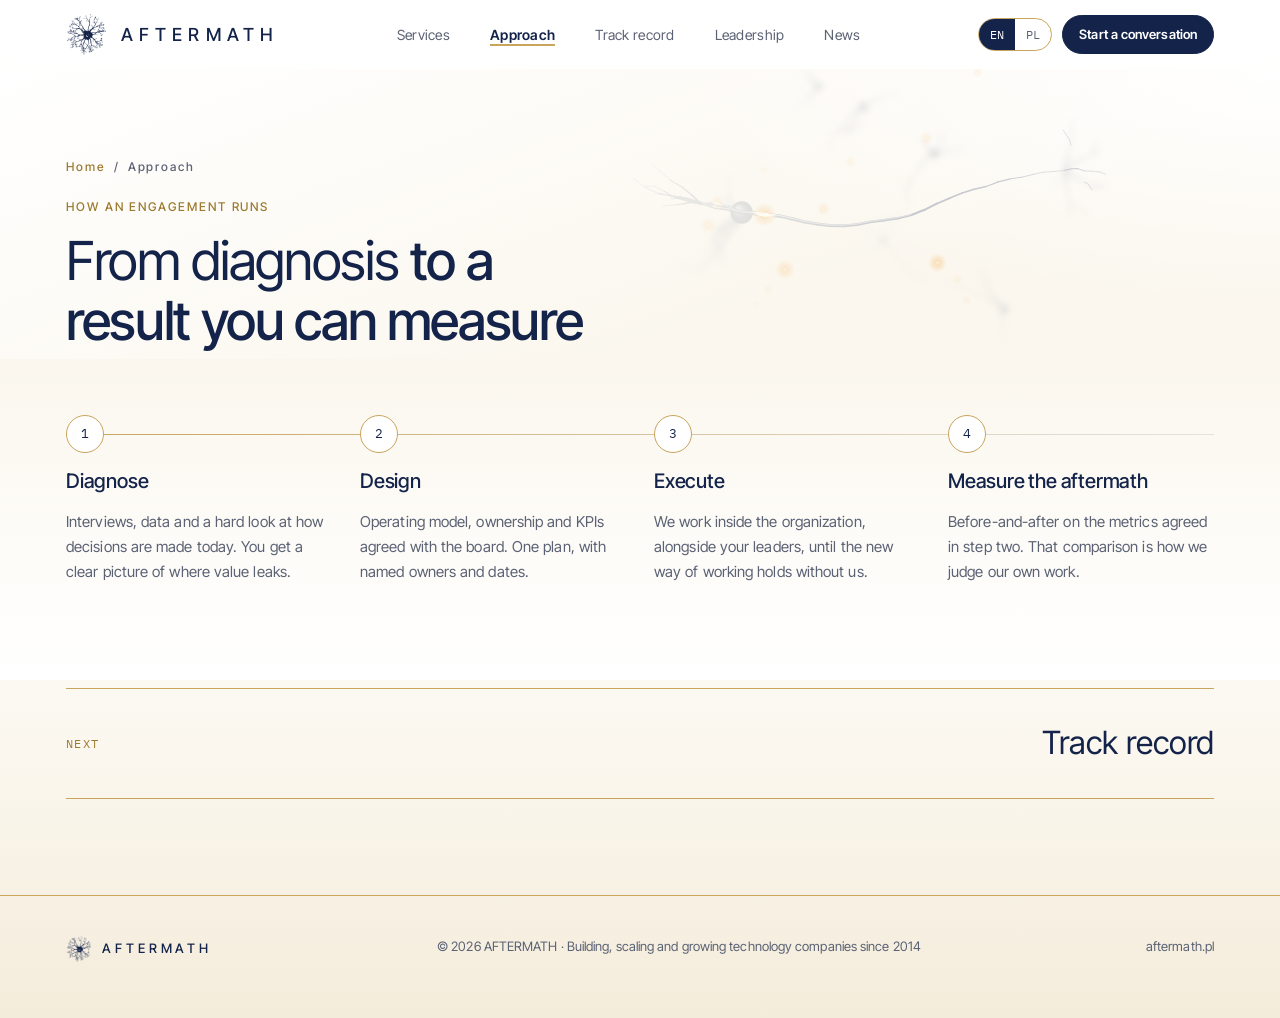
==== commit 60fa0d64: "2026.10.29" ====
--- a/public/approach/index.html
+++ b/public/approach/index.html
@@ -7,8 +7,8 @@
 <meta name="description" content="How an AFTERMATH engagement runs: diagnose, design, execute and measure the aftermath.">
 <link rel="canonical" href="https://aftermath.pl/approach/">
 <meta name="theme-color" content="#FBF7EE">
-<link rel="icon" href="../favicon-64.png" type="image/png">
-<link rel="apple-touch-icon" href="../apple-touch-icon.png">
+<link rel="icon" href="../favicon-aftermath.png?v=3" type="image/png" sizes="64x64">
+<link rel="apple-touch-icon" href="../apple-touch-icon-light.png?v=3">
 <meta property="og:type" content="website">
 <meta property="og:url" content="https://aftermath.pl/approach/">
 <meta property="og:title" content="Approach · AFTERMATH">
--- a/public/assets/site.css
+++ b/public/assets/site.css
@@ -349,3 +349,35 @@
 canvas.net-hero{width:62%;-webkit-mask-image:linear-gradient(to left,#000 50%,transparent 100%);mask-image:linear-gradient(to left,#000 50%,transparent 100%);opacity:.6}
 canvas.net-page{width:60%;-webkit-mask-image:linear-gradient(to left,#000 45%,transparent 100%);mask-image:linear-gradient(to left,#000 45%,transparent 100%);opacity:.5}
 @media (max-width:900px){canvas.net-hero,canvas.net-page{width:100%;opacity:.35}}
+
+/* ===== header logo +20% ===== */
+.nav .logo{font-size:18px;gap:14px}
+.nav .logo img{width:41px;height:41px}
+@media (max-width:480px){.nav .logo{font-size:15px;gap:10px;letter-spacing:.26em}.nav .logo img{width:36px;height:36px}.nav .tools{gap:6px}}
+
+/* ===== contact: LinkedIn QR, no web row ===== */
+.contact h2 b{display:block}
+.c-item.c-qr{grid-template-columns:90px auto 1fr;align-items:center;gap:18px}
+.c-qr .qr{display:block;line-height:0;border-radius:12px;box-shadow:0 10px 28px -14px rgba(0,0,0,.6);transition:transform .2s}
+.c-qr .qr:hover{transform:translateY(-2px)}
+.c-qr .qr img{width:132px;height:132px;display:block;border-radius:12px}
+.c-qr .qr-cap{font-size:14px;color:#C9CFDE;max-width:18ch;line-height:1.4}
+@media (max-width:420px){.c-item.c-qr{grid-template-columns:1fr auto}.c-qr .qr-cap{grid-column:1/-1}}
+
+/* ===== no header divider ===== */
+.nav{border-bottom:0!important;box-shadow:none}
+
+/* ===== header logo: very slow rotation ===== */
+.nav .logo img{animation:logo-spin 90s linear infinite!important;transform-origin:50% 50%}
+@keyframes logo-spin{from{transform:rotate(0deg)}to{transform:rotate(360deg)}}
+@media (prefers-reduced-motion: reduce){.nav .logo img{animation:none!important}}
+
+/* ===== home: hero network bleeds into the white header band and slightly below ===== */
+.hero{overflow:visible;overflow-x:clip}
+canvas.net-hero{top:-96px;height:calc(100% + 170px);opacity:.25;
+  -webkit-mask-image:linear-gradient(to left,#000 50%,transparent 100%),linear-gradient(to bottom,transparent 0,#000 5%,#000 82%,transparent 100%);
+  mask-image:linear-gradient(to left,#000 50%,transparent 100%),linear-gradient(to bottom,transparent 0,#000 5%,#000 82%,transparent 100%);
+  -webkit-mask-composite:source-in;mask-composite:intersect}
+body:has(.hero) .nav{background:color-mix(in srgb,#FFFFFF 30%,transparent);-webkit-backdrop-filter:blur(1.5px);backdrop-filter:blur(1.5px)}
+main > section:first-child + section{position:relative;z-index:1}
+@media (max-width:900px){canvas.net-hero{opacity:.18}}
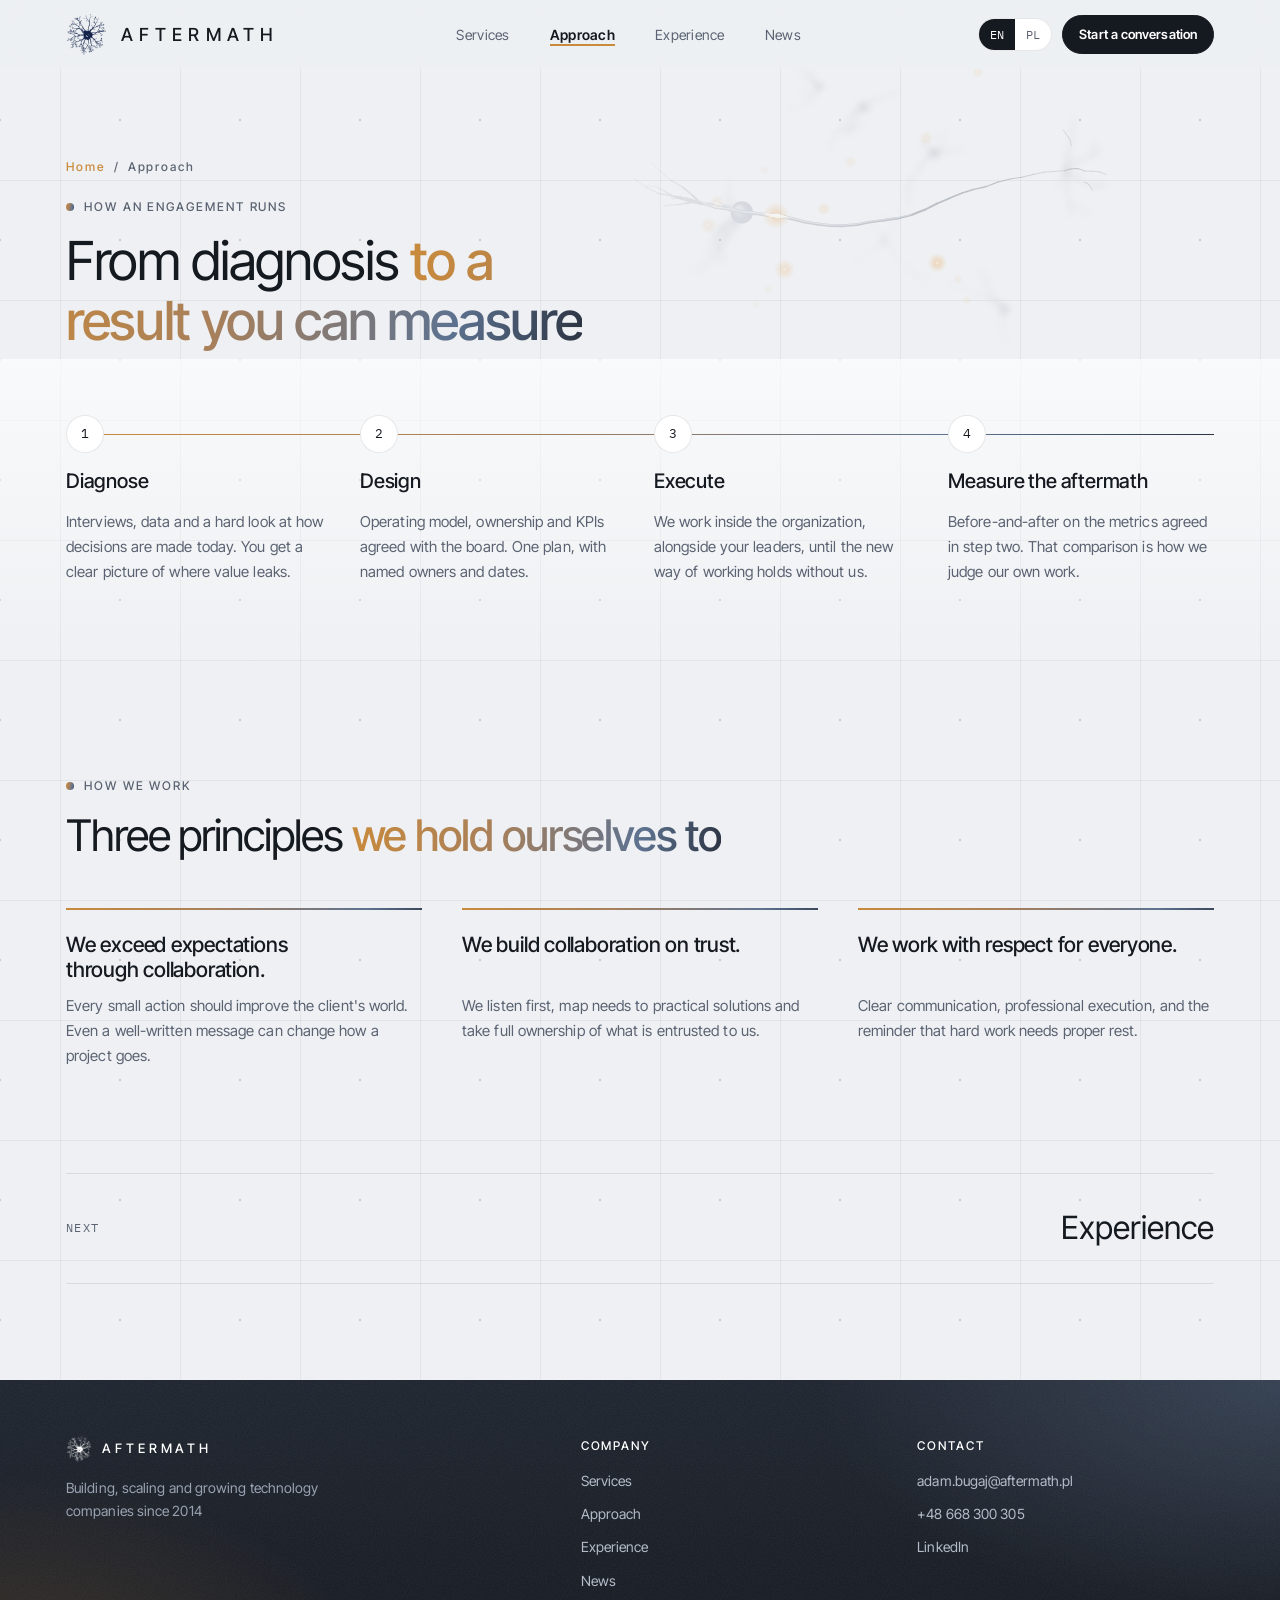
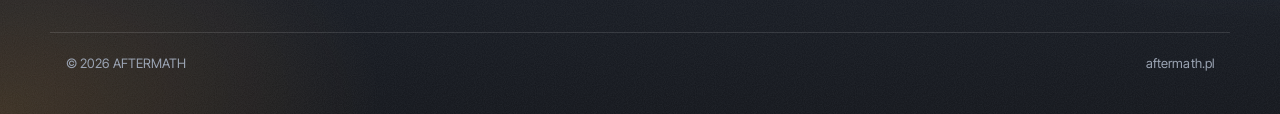
==== commit 6bc2179d: "2026.11.01_V01" ====
--- a/public/approach/index.html
+++ b/public/approach/index.html
@@ -1,12 +1,12 @@
 <!doctype html>
-<html lang="en">
+<html lang="en" data-theme="g">
 <head>
 <meta charset="utf-8">
 <meta name="viewport" content="width=device-width,initial-scale=1,viewport-fit=cover">
 <title>Approach · AFTERMATH</title>
 <meta name="description" content="How an AFTERMATH engagement runs: diagnose, design, execute and measure the aftermath.">
 <link rel="canonical" href="https://aftermath.pl/approach/">
-<meta name="theme-color" content="#FBF7EE">
+<meta name="theme-color" content="#EEF0F3">
 <link rel="icon" href="../favicon-aftermath.png?v=3" type="image/png" sizes="64x64">
 <link rel="apple-touch-icon" href="../apple-touch-icon-light.png?v=3">
 <meta property="og:type" content="website">
@@ -29,8 +29,7 @@
     <nav class="links" aria-label="Main">
       <a href="../services/" data-i18n="nav.services">Services</a>
       <a href="../approach/" data-i18n="nav.approach" class="on" aria-current="page">Approach</a>
-      <a href="../track-record/" data-i18n="nav.record">Track record</a>
-      <a href="../leadership/" data-i18n="nav.leader">Leadership</a>
+      <a href="../track-record/" data-i18n="nav.record">Experience</a>
       <a href="../news/" data-i18n="nav.news">News</a>
       <a class="m-only" href="../contact/" data-i18n="nav.contact">Contact</a>
     </nav>
@@ -63,15 +62,29 @@
         <div class="step"><span class="n">4</span><h3 data-i18n="app.4.h">Measure the aftermath</h3><p data-i18n="app.4.p">Before-and-after on the metrics agreed in step two. That comparison is how we judge our own work.</p></div>
       </div>
     </div>
+  </section>
+  <section id="principles">
+    <div class="wrap">
+      <div class="sec-head">
+        <p class="eyebrow" data-i18n="pr.eyebrow">How we work</p>
+        <h2 data-i18n="pr.h2">Three principles <b>we hold ourselves to</b></h2>
+      </div>
+      <div class="princ">
+        <div><h3 data-i18n="pr.1.h">We exceed expectations through collaboration.</h3><p data-i18n="pr.1.p">Every small action should improve the client's world. Even a well-written message can change how a project goes.</p></div>
+        <div><h3 data-i18n="pr.2.h">We build collaboration on trust.</h3><p data-i18n="pr.2.p">We listen first, map needs to practical solutions and take full ownership of what is entrusted to us.</p></div>
+        <div><h3 data-i18n="pr.3.h">We work with respect for everyone.</h3><p data-i18n="pr.3.p">Clear communication, professional execution, and the reminder that hard work needs proper rest.</p></div>
+      </div>
+    </div>
   </section></div>
-  <div class="wrap"><div class="next"><span data-i18n="next.l">Next</span><a href="../track-record/" data-i18n="nav.record">Track record →</a></div></div>
+  <div class="wrap"><div class="next"><span data-i18n="next.l">Next</span><a href="../track-record/" data-i18n="nav.record">Experience</a></div></div>
 </main>
 <footer>
-  <div class="wrap">
-    <span class="f-logo"><img src="../img/znak-granat-128.png" alt="" width="26" height="26">AFTERMATH</span>
-    <span>© <span id="yr">2026</span> AFTERMATH · <span data-i18n="ft.tag">Building, scaling and growing technology companies since 2014</span></span>
-    <span>aftermath.pl</span>
+  <div class="wrap f-grid">
+    <div class="f-brand"><span class="f-logo"><img src="../img/znak-granat-128.png" alt="" width="26" height="26">AFTERMATH</span><p data-i18n="ft.tag">Building, scaling and growing technology companies since 2014</p></div>
+    <nav class="f-col" aria-label="Footer"><b data-i18n="ft.firm">Company</b><a href="../services/" data-i18n="nav.services">Services</a><a href="../approach/" data-i18n="nav.approach">Approach</a><a href="../track-record/" data-i18n="nav.record">Experience</a><a href="../news/" data-i18n="nav.news">News</a></nav>
+    <div class="f-col"><b data-i18n="ft.contact">Contact</b><a href="mailto:adam.bugaj@aftermath.pl">adam.bugaj@aftermath.pl</a><a href="tel:+48668300305">+48 668 300 305</a><a href="https://www.linkedin.com/in/adambugaj" target="_blank" rel="noopener">LinkedIn</a></div>
   </div>
+  <div class="wrap f-bottom"><span>© <span id="yr">2026</span> AFTERMATH</span><span>aftermath.pl</span></div>
 </footer>
 <div class="toast" id="toast" role="status" aria-live="polite"></div>
 <script src="../assets/neuron.js"></script>
--- a/public/assets/site.css
+++ b/public/assets/site.css
@@ -381,3 +381,47 @@
 body:has(.hero) .nav{background:color-mix(in srgb,#FFFFFF 30%,transparent);-webkit-backdrop-filter:blur(1.5px);backdrop-filter:blur(1.5px)}
 main > section:first-child + section{position:relative;z-index:1}
 @media (max-width:900px){canvas.net-hero{opacity:.18}}
+
+/* ===== engagement models + founder labels ===== */
+.models{display:grid;grid-template-columns:repeat(4,1fr);gap:18px}
+.model{display:grid;gap:10px;align-content:start;padding:26px;border:1px solid var(--line);border-radius:16px;background:linear-gradient(180deg,#FFFFFF,var(--ivory));min-width:0}
+.model .tag{font-family:var(--f-body);font-weight:500;font-size:11px;letter-spacing:.14em;text-transform:uppercase;color:var(--gold)}
+.model h3{font-size:22px;font-weight:500;color:var(--navy)}
+.model p{color:var(--muted);font-size:15px}
+.model small{margin-top:6px;padding-top:12px;border-top:1px solid var(--line-soft);font-size:13px;color:var(--navy)}
+@media (max-width:1000px){.models{grid-template-columns:1fr 1fr}}
+@media (max-width:560px){.models{grid-template-columns:1fr}}
+.stats-note{margin-top:14px;font-size:13px;color:var(--muted)}
+
+/* ===== explore grid: five tiles ===== */
+.explore .tile.dark{grid-column:span 2}
+@media (max-width:900px){.explore .tile.dark{grid-column:auto}}
+
+/* ===== footer columns (both themes) ===== */
+footer{padding:0}
+footer .f-grid{display:grid;grid-template-columns:1.6fr 1fr 1fr;gap:40px;padding-block:56px 40px}
+footer .f-brand p{margin-top:14px;max-width:34ch;font-size:14px}
+footer .f-col{display:grid;gap:10px;align-content:start;font-size:14px}
+footer .f-col b{font-size:12px;letter-spacing:.16em;text-transform:uppercase;font-weight:500;margin-bottom:4px}
+footer .f-col a{text-decoration:none}
+footer .f-col a:hover{text-decoration:underline}
+footer .f-bottom{display:flex;justify-content:space-between;gap:16px;flex-wrap:wrap;padding-block:20px 40px;border-top:1px solid var(--line-soft);font-size:13px}
+@media (max-width:760px){footer .f-grid{grid-template-columns:1fr 1fr}footer .f-brand{grid-column:1/-1}}
+
+/* ===== theme G: graphite · steel blue · amber gold (light grey grid, dark grain panels) ===== */:root[data-theme="g"]{--g-bg:#EEF0F3;--g-bg2:#E5E8EC;--g-ink:#151920;--g-muted:#5B6372;--g-line:rgba(21,25,32,.10);--g-grid:rgba(21,25,32,.055);
+  --g-amber:#C98A3B;--g-amber2:#E2A95C;--g-steel:#5D7290;--g-dark:#12151B;--g-dark2:#1C222D;
+  --g-grad:linear-gradient(100deg,#C98A3B 0%,#A9805A 38%,#5D7290 78%,#2B3341 100%);
+  --g-grain:url("data:image/svg+xml,%3Csvg xmlns='http://www.w3.org/2000/svg' width='160' height='160'%3E%3Cfilter id='n'%3E%3CfeTurbulence type='fractalNoise' baseFrequency='.9' numOctaves='2' stitchTiles='stitch'/%3E%3CfeColorMatrix values='0 0 0 0 1 0 0 0 0 1 0 0 0 0 1 0 0 0 .07 0'/%3E%3C/filter%3E%3Crect width='100%25' height='100%25' filter='url(%23n)'/%3E%3C/svg%3E");
+  --navy:#151920;--navy-2:#1C222D;--fg:#151920;--muted:#5B6372;--gold:#B87A2E;--gold-2:#C98A3B;--line:rgba(21,25,32,.12);--line-soft:rgba(21,25,32,.08);--ivory:#EEF0F3;--ivory-2:#E5E8EC;--bg:#EEF0F3;--bg-2:#E5E8EC}:root[data-theme="g"] body{background-color:var(--g-bg);background-image:
+  radial-gradient(circle,rgba(21,25,32,.16) 1.1px,transparent 1.6px),
+  linear-gradient(var(--g-grid) 1px,transparent 1px),
+  linear-gradient(90deg,var(--g-grid) 1px,transparent 1px);
+  background-size:120px 120px;background-position:-60px -60px,0 -60px,-60px 0;color:var(--g-ink)}:root[data-theme="g"] body::before{background:var(--g-bg)}:root[data-theme="g"] .nav,:root[data-theme="g"] body:has(.hero) .nav{background:color-mix(in srgb,var(--g-bg) 72%,transparent);-webkit-backdrop-filter:blur(10px);backdrop-filter:blur(10px)}:root[data-theme="g"] .logo,:root[data-theme="g"] .nav .logo,:root[data-theme="g"] footer .f-logo{color:var(--g-ink)}:root[data-theme="g"] .links a{color:var(--g-muted)}:root[data-theme="g"] .links a.on{color:var(--g-ink);box-shadow:inset 0 -2px 0 var(--g-amber)}:root[data-theme="g"] .hero,:root[data-theme="g"] .page-head{background:transparent}:root[data-theme="g"] .hero::before{background:radial-gradient(closest-side,rgba(201,138,59,.16),transparent)}:root[data-theme="g"] .hero h1 em,:root[data-theme="g"] .page-head h1 b,:root[data-theme="g"] .sec-head h2 b{background:var(--g-grad);-webkit-background-clip:text;background-clip:text;color:transparent}:root[data-theme="g"] .eyebrow{color:var(--g-muted);display:inline-flex;align-items:center;gap:10px}:root[data-theme="g"] .eyebrow::before{content:"";width:8px;height:8px;border-radius:50%;background:var(--g-grad);flex:none}:root[data-theme="g"] .ledger .eyebrow::before,:root[data-theme="g"] .contact .eyebrow::before{background:var(--g-amber2)}:root[data-theme="g"] .btn{border-radius:999px}:root[data-theme="g"] .btn.solid{background:var(--g-ink);border-color:var(--g-ink);color:#fff}:root[data-theme="g"] .btn.solid:hover{background:#000}:root[data-theme="g"] .btn.ghost{background:#fff;border-color:var(--g-line);color:var(--g-ink)}:root[data-theme="g"] .btn.ghost:hover{border-color:var(--g-steel)}:root[data-theme="g"] .lang{border-color:var(--g-line);background:#fff}:root[data-theme="g"] .lang button[aria-pressed="true"]{background:var(--g-ink);color:#fff}:root[data-theme="g"] .menu-btn{border-color:var(--g-line);color:var(--g-ink);background:#fff}:root[data-theme="g"] /* dark grain panels */
+.ledger,:root[data-theme="g"] .contact,:root[data-theme="g"] .svc.feature,:root[data-theme="g"] .tile.dark{color:#E9ECF1;border-color:transparent;
+  background:var(--g-grain),radial-gradient(90% 120% at 100% 0%,rgba(93,114,144,.55),transparent 60%),radial-gradient(80% 110% at 0% 100%,rgba(201,138,59,.42),transparent 58%),linear-gradient(160deg,var(--g-dark2),var(--g-dark));
+  box-shadow:0 30px 60px -36px rgba(18,21,27,.7)}:root[data-theme="g"] .ledger{border-radius:24px}:root[data-theme="g"] .ledger .row .k,:root[data-theme="g"] .ledger .ledger-h span:last-child,:root[data-theme="g"] .ledger .row .src,:root[data-theme="g"] .ledger .ledger-f,:root[data-theme="g"] .ledger .row .v s{color:#A9B2C1}:root[data-theme="g"] .ledger .row .v b{color:var(--g-amber2)}:root[data-theme="g"] .ledger .eyebrow,:root[data-theme="g"] .contact .eyebrow,:root[data-theme="g"] .contact .c-item .l,:root[data-theme="g"] .svc.feature .tag,:root[data-theme="g"] .tile.dark small{color:var(--g-amber2)}:root[data-theme="g"] .contact{border-radius:28px}:root[data-theme="g"] .contact .lede,:root[data-theme="g"] .svc.feature p,:root[data-theme="g"] .svc.feature li,:root[data-theme="g"] .tile.dark p,:root[data-theme="g"] .c-qr .qr-cap{color:#B4BCC9}:root[data-theme="g"] .contact::after{opacity:.06}:root[data-theme="g"] .contact h2 b{background:linear-gradient(100deg,#E2A95C,#9FB3CF);-webkit-background-clip:text;background-clip:text;color:transparent}:root[data-theme="g"] /* number cards */
+.stats{border:0;gap:14px;grid-template-columns:repeat(4,1fr)}:root[data-theme="g"] .stat,:root[data-theme="g"] .stat:first-child{background:#fff;border:1px solid var(--g-line);border-radius:20px;padding:26px 24px}:root[data-theme="g"] .stat strong,:root[data-theme="g"] .res strong{background:var(--g-grad);-webkit-background-clip:text;background-clip:text;color:transparent;font-weight:500}:root[data-theme="g"] .stat strong sup{color:var(--g-amber)}:root[data-theme="g"] /* cards */
+.svc-grid{gap:14px;background:transparent;border:0;border-radius:0;box-shadow:none;overflow:visible}:root[data-theme="g"] .svc,:root[data-theme="g"] .res,:root[data-theme="g"] .post,:root[data-theme="g"] .tile,:root[data-theme="g"] .model{background:#fff;border:1px solid var(--g-line);border-radius:20px;transition:transform .2s,box-shadow .2s,border-color .2s}:root[data-theme="g"] .svc:hover,:root[data-theme="g"] .res:hover,:root[data-theme="g"] .post:hover,:root[data-theme="g"] .tile:hover,:root[data-theme="g"] .model:hover{background:#fff;border-color:rgba(93,114,144,.45);transform:translateY(-2px);box-shadow:0 22px 44px -30px rgba(18,21,27,.45)}:root[data-theme="g"] .svc.feature:hover,:root[data-theme="g"] .tile.dark:hover{border-color:transparent}:root[data-theme="g"] .svc .tag,:root[data-theme="g"] .tile small,:root[data-theme="g"] .res small,:root[data-theme="g"] .model .tag,:root[data-theme="g"] .badge{color:var(--g-amber)}:root[data-theme="g"] .badge{background:rgba(201,138,59,.12)}:root[data-theme="g"] .svc li::before{background:var(--g-grad)}:root[data-theme="g"] .tile h3,:root[data-theme="g"] .model h3,:root[data-theme="g"] .res strong,:root[data-theme="g"] .names{color:var(--g-ink)}:root[data-theme="g"] .tile .go,:root[data-theme="g"] .post .more,:root[data-theme="g"] .model small{color:var(--g-ink)}:root[data-theme="g"] .alt{background:linear-gradient(180deg,rgba(255,255,255,.65),rgba(255,255,255,0))}:root[data-theme="g"] .steps::before{background:var(--g-grad)}:root[data-theme="g"] .step .n{background:#fff;border-color:var(--g-line);color:var(--g-ink)}:root[data-theme="g"] .princ div{border-top:2px solid transparent;border-image:var(--g-grad) 1}:root[data-theme="g"] .timeline{border-left-color:var(--g-line)}:root[data-theme="g"] .timeline li::before{background:var(--g-amber)}:root[data-theme="g"] .timeline .y{color:var(--g-amber)}:root[data-theme="g"] .next{border-color:var(--g-line)}:root[data-theme="g"] .next span{color:var(--g-muted)}:root[data-theme="g"] .next a{color:var(--g-ink)}:root[data-theme="g"] .next a:hover{color:var(--g-amber)}:root[data-theme="g"] .crumbs a{color:var(--g-amber)}:root[data-theme="g"] .regions{border-top-color:var(--g-line)}:root[data-theme="g"] .names span.more{color:var(--g-amber)}:root[data-theme="g"] .copy{border-radius:999px}:root[data-theme="g"] :focus-visible{outline-color:var(--g-steel)}:root[data-theme="g"] /* dark footer */
+footer{margin-top:96px;border:0;color:#B4BCC9;
+  background:var(--g-grain),radial-gradient(60% 120% at 100% 0%,rgba(93,114,144,.35),transparent 60%),radial-gradient(50% 120% at 0% 100%,rgba(201,138,59,.22),transparent 60%),linear-gradient(180deg,var(--g-dark2),var(--g-dark))}:root[data-theme="g"] footer .f-logo{color:#fff}:root[data-theme="g"] footer .f-logo img{filter:brightness(0) invert(1)}:root[data-theme="g"] footer .f-col b{color:#fff}:root[data-theme="g"] footer a{color:#B4BCC9}:root[data-theme="g"] footer a:hover{color:#fff}:root[data-theme="g"] footer .f-bottom{border-top-color:rgba(255,255,255,.12)}:root[data-theme="g"] @media (max-width:720px){.stats{grid-template-columns:1fr 1fr}:root[data-theme="g"] .stat,:root[data-theme="g"] .stat:first-child{padding:20px}:root[data-theme="g"] }
+.tile.dark h3,:root[data-theme="g"] .tile.dark .go{color:#fff}:root[data-theme="g"] footer .f-brand p,:root[data-theme="g"] footer .f-bottom{color:#9AA3B2}
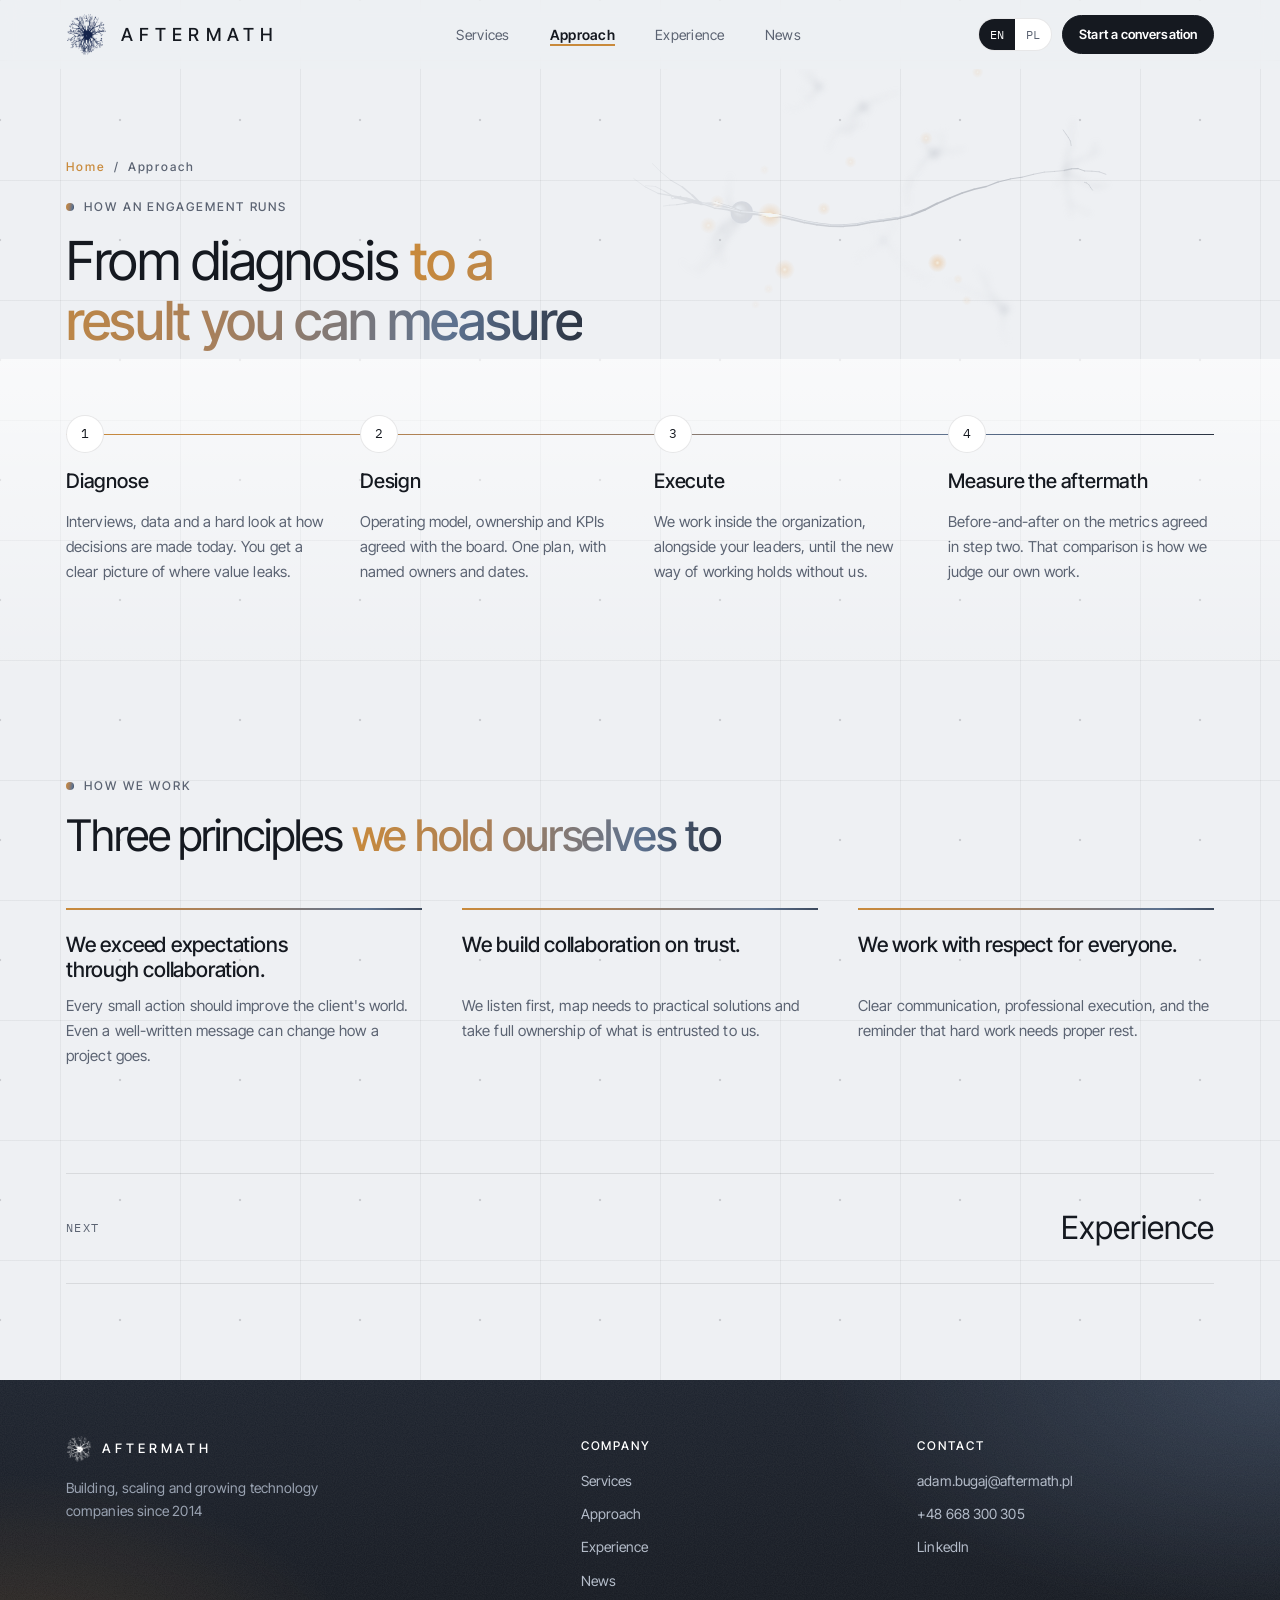
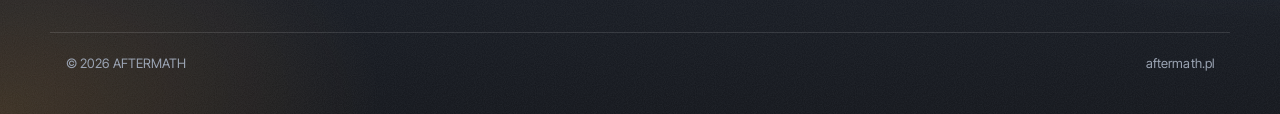
==== commit 650d106e: "2026.11.02_V02" ====
--- a/public/approach/index.html
+++ b/public/approach/index.html
@@ -25,7 +25,7 @@
 <body data-base="../">
 <header class="nav">
   <div class="wrap">
-    <a class="logo" href="../" aria-label="AFTERMATH home"><img src="../img/znak-granat-128.png" alt="" width="34" height="34">AFTERMATH</a>
+    <a class="logo" href="../" aria-label="AFTERMATH home"><span class="orb" aria-hidden="true"><span class="orb-tilt"><span class="orb-in"><img src="../img/znak-granat-256.png" alt="" width="34" height="34"><img src="../img/znak-granat-256.png" alt="" width="34" height="34"><img src="../img/znak-granat-256.png" alt="" width="34" height="34"><img src="../img/znak-granat-256.png" alt="" width="34" height="34"></span></span></span>AFTERMATH</a>
     <nav class="links" aria-label="Main">
       <a href="../services/" data-i18n="nav.services">Services</a>
       <a href="../approach/" data-i18n="nav.approach" class="on" aria-current="page">Approach</a>
--- a/public/assets/site.css
+++ b/public/assets/site.css
@@ -425,3 +425,18 @@
 footer{margin-top:96px;border:0;color:#B4BCC9;
   background:var(--g-grain),radial-gradient(60% 120% at 100% 0%,rgba(93,114,144,.35),transparent 60%),radial-gradient(50% 120% at 0% 100%,rgba(201,138,59,.22),transparent 60%),linear-gradient(180deg,var(--g-dark2),var(--g-dark))}:root[data-theme="g"] footer .f-logo{color:#fff}:root[data-theme="g"] footer .f-logo img{filter:brightness(0) invert(1)}:root[data-theme="g"] footer .f-col b{color:#fff}:root[data-theme="g"] footer a{color:#B4BCC9}:root[data-theme="g"] footer a:hover{color:#fff}:root[data-theme="g"] footer .f-bottom{border-top-color:rgba(255,255,255,.12)}:root[data-theme="g"] @media (max-width:720px){.stats{grid-template-columns:1fr 1fr}:root[data-theme="g"] .stat,:root[data-theme="g"] .stat:first-child{padding:20px}:root[data-theme="g"] }
 .tile.dark h3,:root[data-theme="g"] .tile.dark .go{color:#fff}:root[data-theme="g"] footer .f-brand p,:root[data-theme="g"] footer .f-bottom{color:#9AA3B2}
+
+/* ===== header logo: 3D orb (four logo planes rotating like a ball) ===== */
+.nav .logo .orb{display:block;flex:none;width:41px;height:41px;perspective:260px}
+.nav .logo .orb-tilt,.nav .logo .orb-in{position:relative;display:block;width:100%;height:100%;transform-style:preserve-3d}
+.nav .logo .orb-tilt{animation:orb-wobble 13s ease-in-out infinite}
+.nav .logo .orb-in{animation:orb-spin 16s linear infinite}
+.nav .logo .orb img{position:absolute;inset:0;width:100%!important;height:100%!important;animation:none!important;backface-visibility:visible;-webkit-backface-visibility:visible}
+.nav .logo .orb img:nth-child(2){transform:rotateY(60deg);opacity:.85}
+.nav .logo .orb img:nth-child(3){transform:rotateY(120deg);opacity:.85}
+.nav .logo .orb img:nth-child(4){transform:rotateX(90deg);opacity:.7}
+.nav .logo:hover .orb-in{animation-duration:6s}
+@keyframes orb-spin{from{transform:rotateY(0deg)}to{transform:rotateY(360deg)}}
+@keyframes orb-wobble{0%,100%{transform:rotateX(-20deg) rotateZ(14deg)}50%{transform:rotateX(18deg) rotateZ(-12deg)}}
+@media (max-width:480px){.nav .logo .orb{width:36px;height:36px}}
+@media (prefers-reduced-motion: reduce){.nav .logo .orb-tilt,.nav .logo .orb-in{animation:none!important}.nav .logo .orb img:not(:first-child){display:none}}
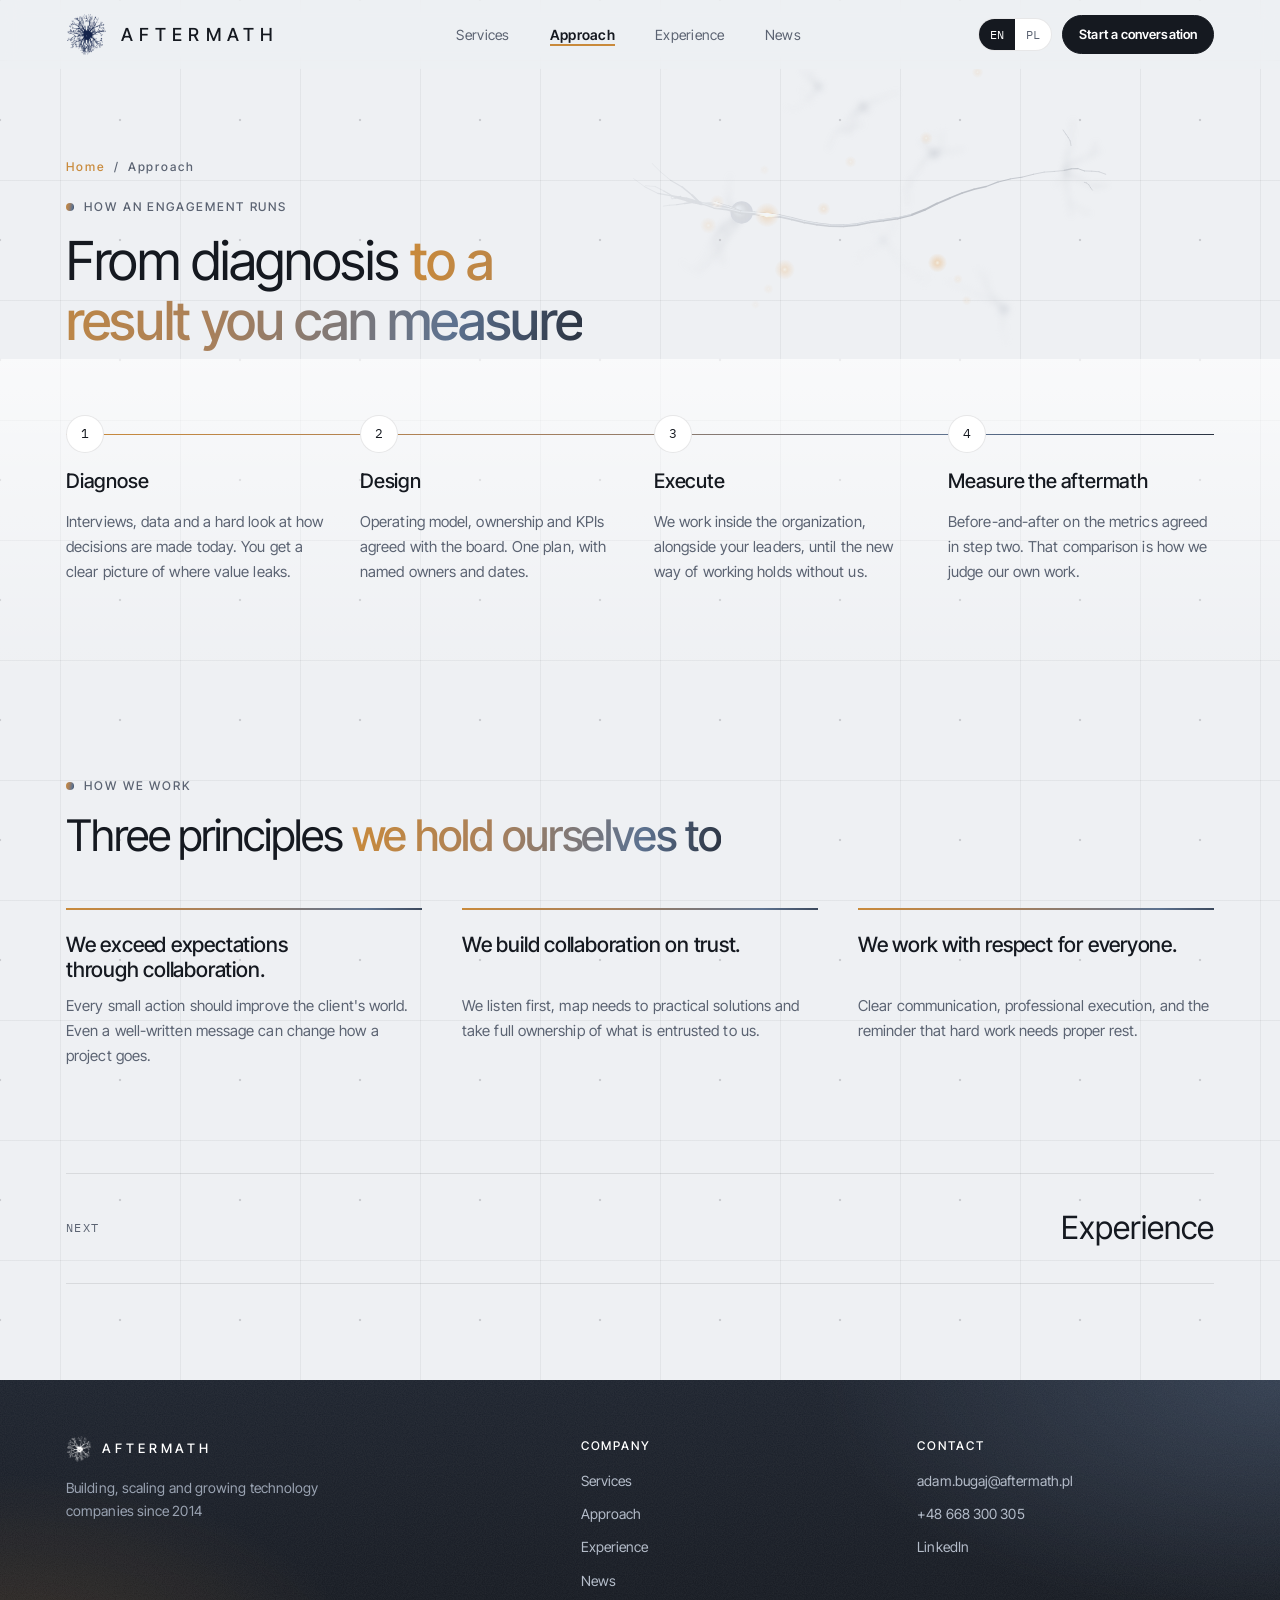
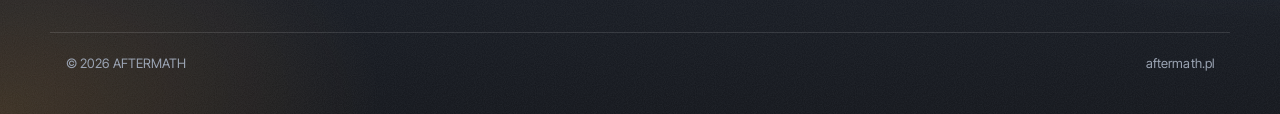
==== commit 61043107: "2026.11.02_V03" ====
--- a/public/approach/index.html
+++ b/public/approach/index.html
@@ -20,7 +20,7 @@
 <link rel="preconnect" href="https://fonts.gstatic.com" crossorigin>
 <link rel="stylesheet" href="https://fonts.googleapis.com/css2?family=Inter+Tight:wght@400;500;600&family=IBM+Plex+Mono:wght@400;500&display=swap">
 <script type="application/ld+json">{"@context":"https://schema.org","@type":"ProfessionalService","name":"AFTERMATH","url":"https://aftermath.pl/","foundingDate":"2014","description":"AFTERMATH builds, scales and grows technology companies. Management as a Service, IT and product consulting, negotiations and leadership training.","founder":{"@type":"Person","name":"Adam Bugaj","sameAs":"https://www.linkedin.com/in/adambugaj"},"areaServed":["Europe","Middle East","Asia-Pacific","North America"]}</script>
-<link rel="stylesheet" href="../assets/site.css">
+<link rel="stylesheet" href="../assets/site.css?v=20261102">
 </head>
 <body data-base="../">
 <header class="nav">
@@ -87,7 +87,7 @@
   <div class="wrap f-bottom"><span>© <span id="yr">2026</span> AFTERMATH</span><span>aftermath.pl</span></div>
 </footer>
 <div class="toast" id="toast" role="status" aria-live="polite"></div>
-<script src="../assets/neuron.js"></script>
-<script src="../assets/site.js"></script>
+<script src="../assets/neuron.js?v=20261102"></script>
+<script src="../assets/site.js?v=20261102"></script>
 </body>
 </html>
